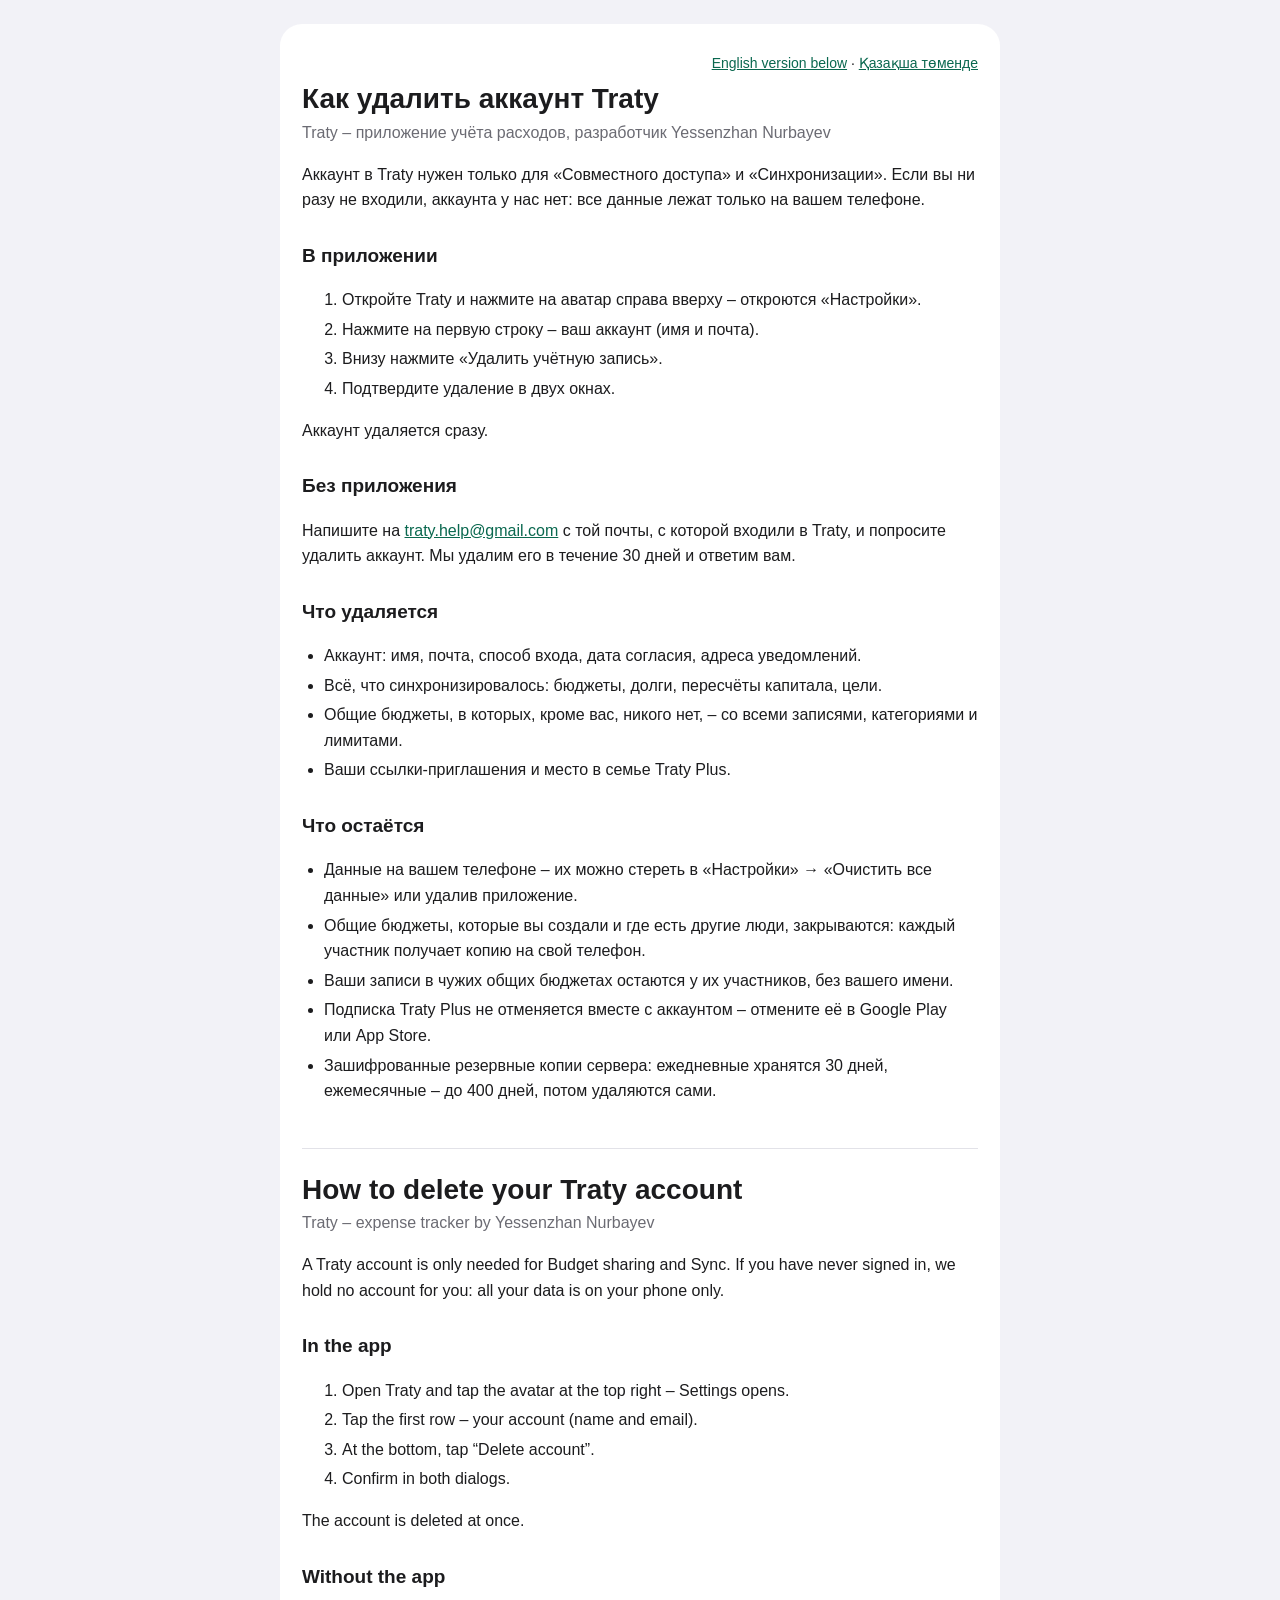
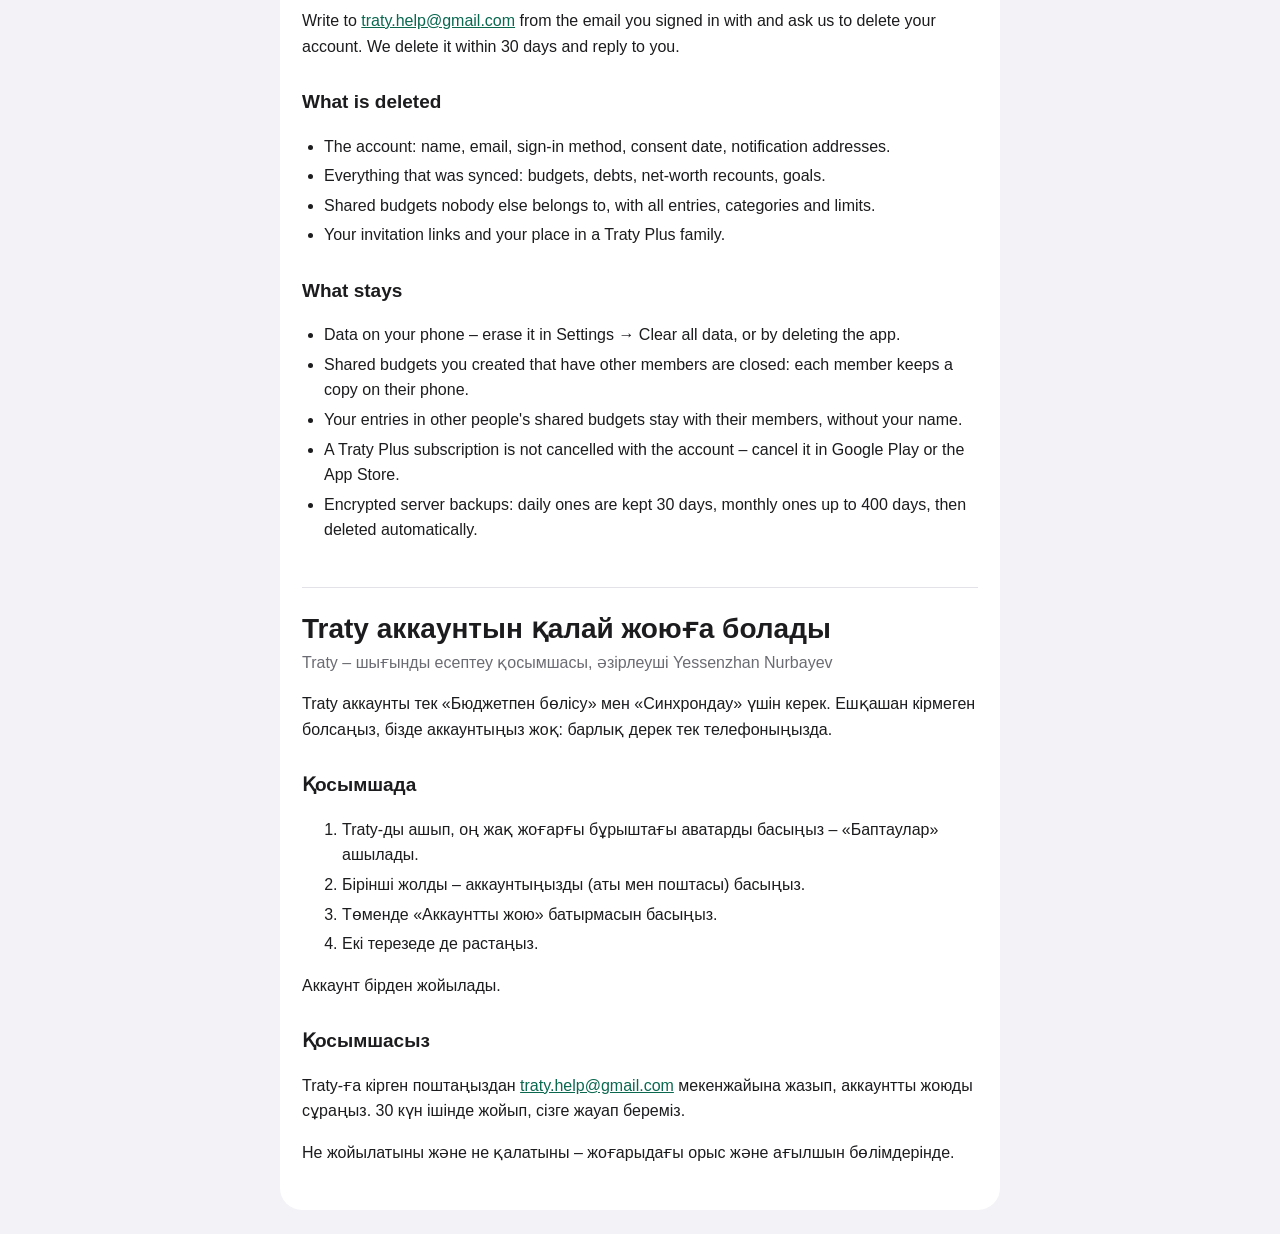
==== delete-account.html @ 0263bd17 "Account deletion page" ====
<!doctype html>
<html lang="ru">
<head>
<meta charset="utf-8">
<meta name="viewport" content="width=device-width, initial-scale=1">
<title>Удаление аккаунта — Traty</title>
<link rel="stylesheet" href="style.css">
</head>
<body>
<main>
<p class="lang"><a href="#en">English version below</a> · <a href="#kk">Қазақша төменде</a></p>

<h1>Как удалить аккаунт Traty</h1>
<p class="meta">Traty – приложение учёта расходов, разработчик Yessenzhan Nurbayev</p>

<p>Аккаунт в Traty нужен только для «Совместного доступа» и «Синхронизации». Если вы ни разу не входили, аккаунта у нас нет: все данные лежат только на вашем телефоне.</p>

<h2>В приложении</h2>
<ol>
<li>Откройте Traty и нажмите на аватар справа вверху – откроются «Настройки».</li>
<li>Нажмите на первую строку – ваш аккаунт (имя и почта).</li>
<li>Внизу нажмите «Удалить учётную запись».</li>
<li>Подтвердите удаление в двух окнах.</li>
</ol>
<p>Аккаунт удаляется сразу.</p>

<h2>Без приложения</h2>
<p>Напишите на <a href="mailto:traty.help@gmail.com">traty.help@gmail.com</a> с той почты, с которой входили в Traty, и попросите удалить аккаунт. Мы удалим его в течение 30 дней и ответим вам.</p>

<h2>Что удаляется</h2>
<ul>
<li>Аккаунт: имя, почта, способ входа, дата согласия, адреса уведомлений.</li>
<li>Всё, что синхронизировалось: бюджеты, долги, пересчёты капитала, цели.</li>
<li>Общие бюджеты, в которых, кроме вас, никого нет, – со всеми записями, категориями и лимитами.</li>
<li>Ваши ссылки-приглашения и место в семье Traty Plus.</li>
</ul>

<h2>Что остаётся</h2>
<ul>
<li>Данные на вашем телефоне – их можно стереть в «Настройки» → «Очистить все данные» или удалив приложение.</li>
<li>Общие бюджеты, которые вы создали и где есть другие люди, закрываются: каждый участник получает копию на свой телефон.</li>
<li>Ваши записи в чужих общих бюджетах остаются у их участников, без вашего имени.</li>
<li>Подписка Traty Plus не отменяется вместе с аккаунтом – отмените её в Google Play или App Store.</li>
<li>Зашифрованные резервные копии сервера: ежедневные хранятся 30 дней, ежемесячные – до 400 дней, потом удаляются сами.</li>
</ul>

<hr id="en">

<h1>How to delete your Traty account</h1>
<p class="meta">Traty – expense tracker by Yessenzhan Nurbayev</p>

<p>A Traty account is only needed for Budget sharing and Sync. If you have never signed in, we hold no account for you: all your data is on your phone only.</p>

<h2>In the app</h2>
<ol>
<li>Open Traty and tap the avatar at the top right – Settings opens.</li>
<li>Tap the first row – your account (name and email).</li>
<li>At the bottom, tap “Delete account”.</li>
<li>Confirm in both dialogs.</li>
</ol>
<p>The account is deleted at once.</p>

<h2>Without the app</h2>
<p>Write to <a href="mailto:traty.help@gmail.com">traty.help@gmail.com</a> from the email you signed in with and ask us to delete your account. We delete it within 30 days and reply to you.</p>

<h2>What is deleted</h2>
<ul>
<li>The account: name, email, sign-in method, consent date, notification addresses.</li>
<li>Everything that was synced: budgets, debts, net-worth recounts, goals.</li>
<li>Shared budgets nobody else belongs to, with all entries, categories and limits.</li>
<li>Your invitation links and your place in a Traty Plus family.</li>
</ul>

<h2>What stays</h2>
<ul>
<li>Data on your phone – erase it in Settings → Clear all data, or by deleting the app.</li>
<li>Shared budgets you created that have other members are closed: each member keeps a copy on their phone.</li>
<li>Your entries in other people's shared budgets stay with their members, without your name.</li>
<li>A Traty Plus subscription is not cancelled with the account – cancel it in Google Play or the App Store.</li>
<li>Encrypted server backups: daily ones are kept 30 days, monthly ones up to 400 days, then deleted automatically.</li>
</ul>

<hr id="kk">

<h1>Traty аккаунтын қалай жоюға болады</h1>
<p class="meta">Traty – шығынды есептеу қосымшасы, әзірлеуші Yessenzhan Nurbayev</p>

<p>Traty аккаунты тек «Бюджетпен бөлісу» мен «Синхрондау» үшін керек. Ешқашан кірмеген болсаңыз, бізде аккаунтыңыз жоқ: барлық дерек тек телефоныңызда.</p>

<h2>Қосымшада</h2>
<ol>
<li>Traty-ды ашып, оң жақ жоғарғы бұрыштағы аватарды басыңыз – «Баптаулар» ашылады.</li>
<li>Бірінші жолды – аккаунтыңызды (аты мен поштасы) басыңыз.</li>
<li>Төменде «Аккаунтты жою» батырмасын басыңыз.</li>
<li>Екі терезеде де растаңыз.</li>
</ol>
<p>Аккаунт бірден жойылады.</p>

<h2>Қосымшасыз</h2>
<p>Traty-ға кірген поштаңыздан <a href="mailto:traty.help@gmail.com">traty.help@gmail.com</a> мекенжайына жазып, аккаунтты жоюды сұраңыз. 30 күн ішінде жойып, сізге жауап береміз.</p>

<p>Не жойылатыны және не қалатыны – жоғарыдағы орыс және ағылшын бөлімдерінде.</p>
</main>
</body>
</html>
---- style.css ----
:root {
  --bg: #f2f2f7;
  --card: #ffffff;
  --ink: #1c1c1e;
  --soft: #6b6b73;
  --line: #e2e2e8;
  --accent: #0a684f;
}
@media (prefers-color-scheme: dark) {
  :root {
    --bg: #000000;
    --card: #1c1c1e;
    --ink: #f2f2f7;
    --soft: #a1a1aa;
    --line: #2c2c30;
    --accent: #5cc79f;
  }
}
* { box-sizing: border-box; }
body {
  margin: 0;
  background: var(--bg);
  color: var(--ink);
  font: 16px/1.6 -apple-system, BlinkMacSystemFont, "SF Pro Text", "Segoe UI", Roboto, sans-serif;
  -webkit-text-size-adjust: 100%;
}
main {
  max-width: 720px;
  margin: 24px auto;
  padding: 28px 22px;
  background: var(--card);
  border-radius: 22px;
}
@media (max-width: 760px) {
  main { margin: 0; border-radius: 0; padding: 24px 16px 40px; }
}
h1 { font-size: 28px; line-height: 1.2; margin: 8px 0 4px; }
h2 { font-size: 19px; margin: 28px 0 6px; }
.meta { color: var(--soft); margin-top: 0; }
.lang { text-align: right; margin: 0; font-size: 14px; }
a { color: var(--accent); }
ul { padding-left: 22px; }
li { margin: 4px 0; }
hr { border: 0; border-top: 1px solid var(--line); margin: 44px 0 24px; }
.home a { display: block; padding: 14px 0; border-bottom: 1px solid var(--line); text-decoration: none; font-size: 17px; }
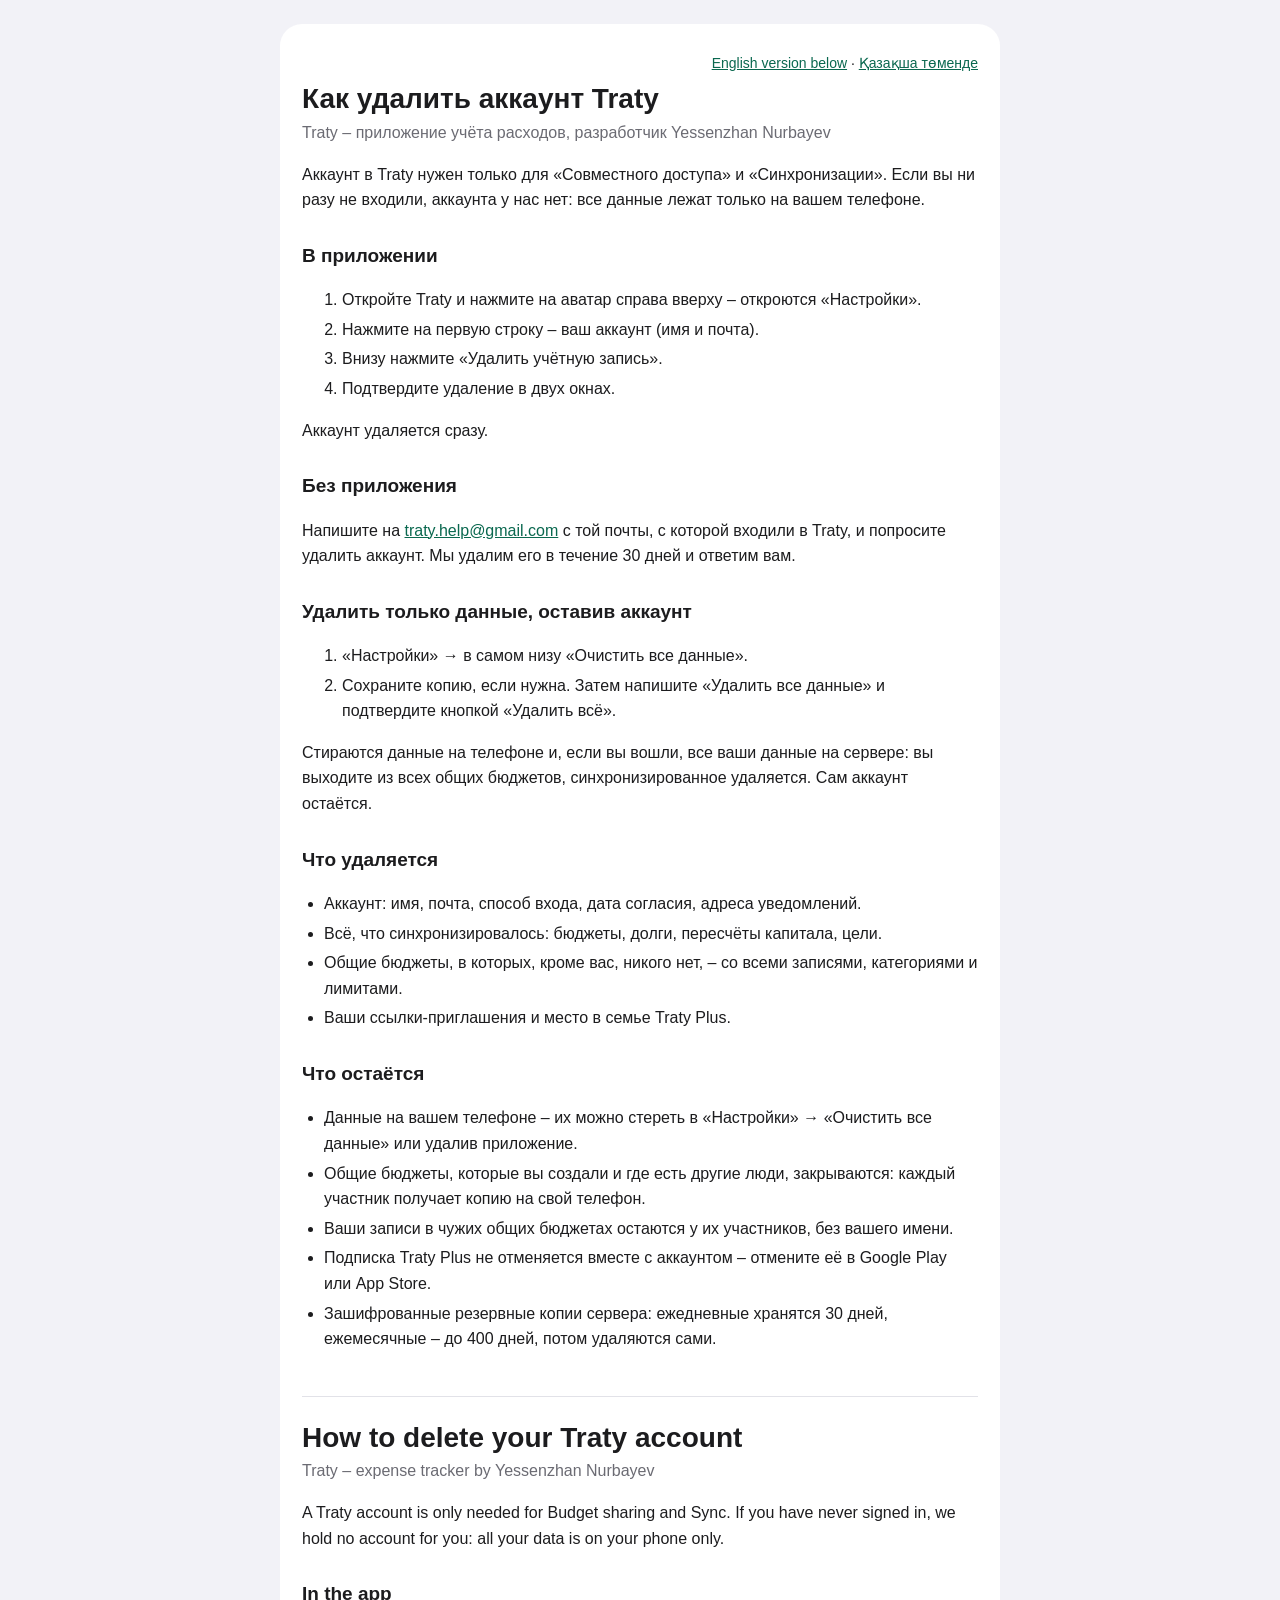
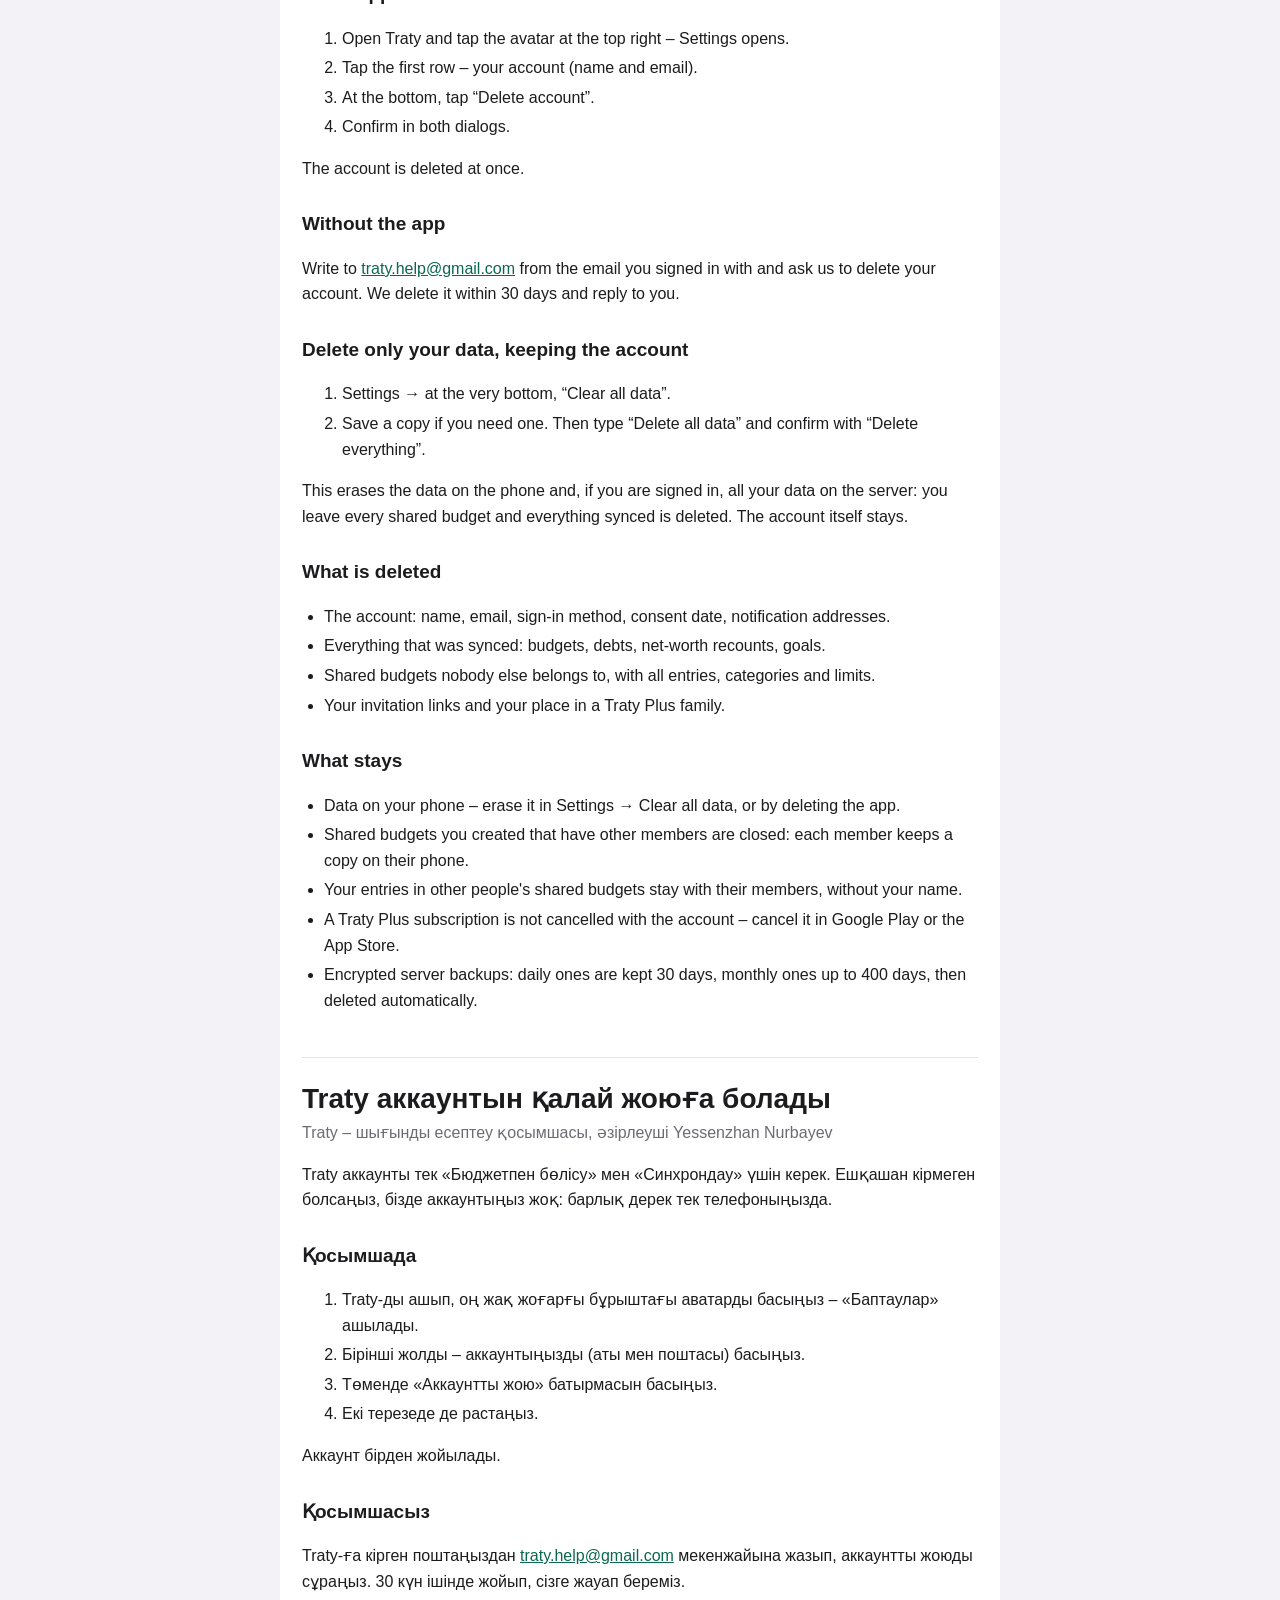
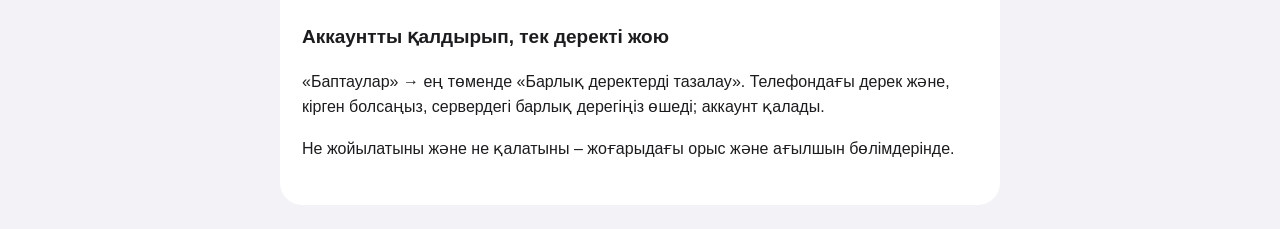
==== commit 437e53a7: "Account deletion page: delete data only" ====
--- a/delete-account.html
+++ b/delete-account.html
@@ -26,6 +26,13 @@
 
 <h2>Без приложения</h2>
 <p>Напишите на <a href="mailto:traty.help@gmail.com">traty.help@gmail.com</a> с той почты, с которой входили в Traty, и попросите удалить аккаунт. Мы удалим его в течение 30 дней и ответим вам.</p>
+
+<h2 id="data">Удалить только данные, оставив аккаунт</h2>
+<ol>
+<li>«Настройки» → в самом низу «Очистить все данные».</li>
+<li>Сохраните копию, если нужна. Затем напишите «Удалить все данные» и подтвердите кнопкой «Удалить всё».</li>
+</ol>
+<p>Стираются данные на телефоне и, если вы вошли, все ваши данные на сервере: вы выходите из всех общих бюджетов, синхронизированное удаляется. Сам аккаунт остаётся.</p>
 
 <h2>Что удаляется</h2>
 <ul>
@@ -63,6 +70,13 @@
 <h2>Without the app</h2>
 <p>Write to <a href="mailto:traty.help@gmail.com">traty.help@gmail.com</a> from the email you signed in with and ask us to delete your account. We delete it within 30 days and reply to you.</p>
 
+<h2 id="data-en">Delete only your data, keeping the account</h2>
+<ol>
+<li>Settings → at the very bottom, “Clear all data”.</li>
+<li>Save a copy if you need one. Then type “Delete all data” and confirm with “Delete everything”.</li>
+</ol>
+<p>This erases the data on the phone and, if you are signed in, all your data on the server: you leave every shared budget and everything synced is deleted. The account itself stays.</p>
+
 <h2>What is deleted</h2>
 <ul>
 <li>The account: name, email, sign-in method, consent date, notification addresses.</li>
@@ -99,6 +113,9 @@
 <h2>Қосымшасыз</h2>
 <p>Traty-ға кірген поштаңыздан <a href="mailto:traty.help@gmail.com">traty.help@gmail.com</a> мекенжайына жазып, аккаунтты жоюды сұраңыз. 30 күн ішінде жойып, сізге жауап береміз.</p>
 
+<h2 id="data-kk">Аккаунтты қалдырып, тек деректі жою</h2>
+<p>«Баптаулар» → ең төменде «Барлық деректерді тазалау». Телефондағы дерек және, кірген болсаңыз, сервердегі барлық дерегіңіз өшеді; аккаунт қалады.</p>
+
 <p>Не жойылатыны және не қалатыны – жоғарыдағы орыс және ағылшын бөлімдерінде.</p>
 </main>
 </body>
